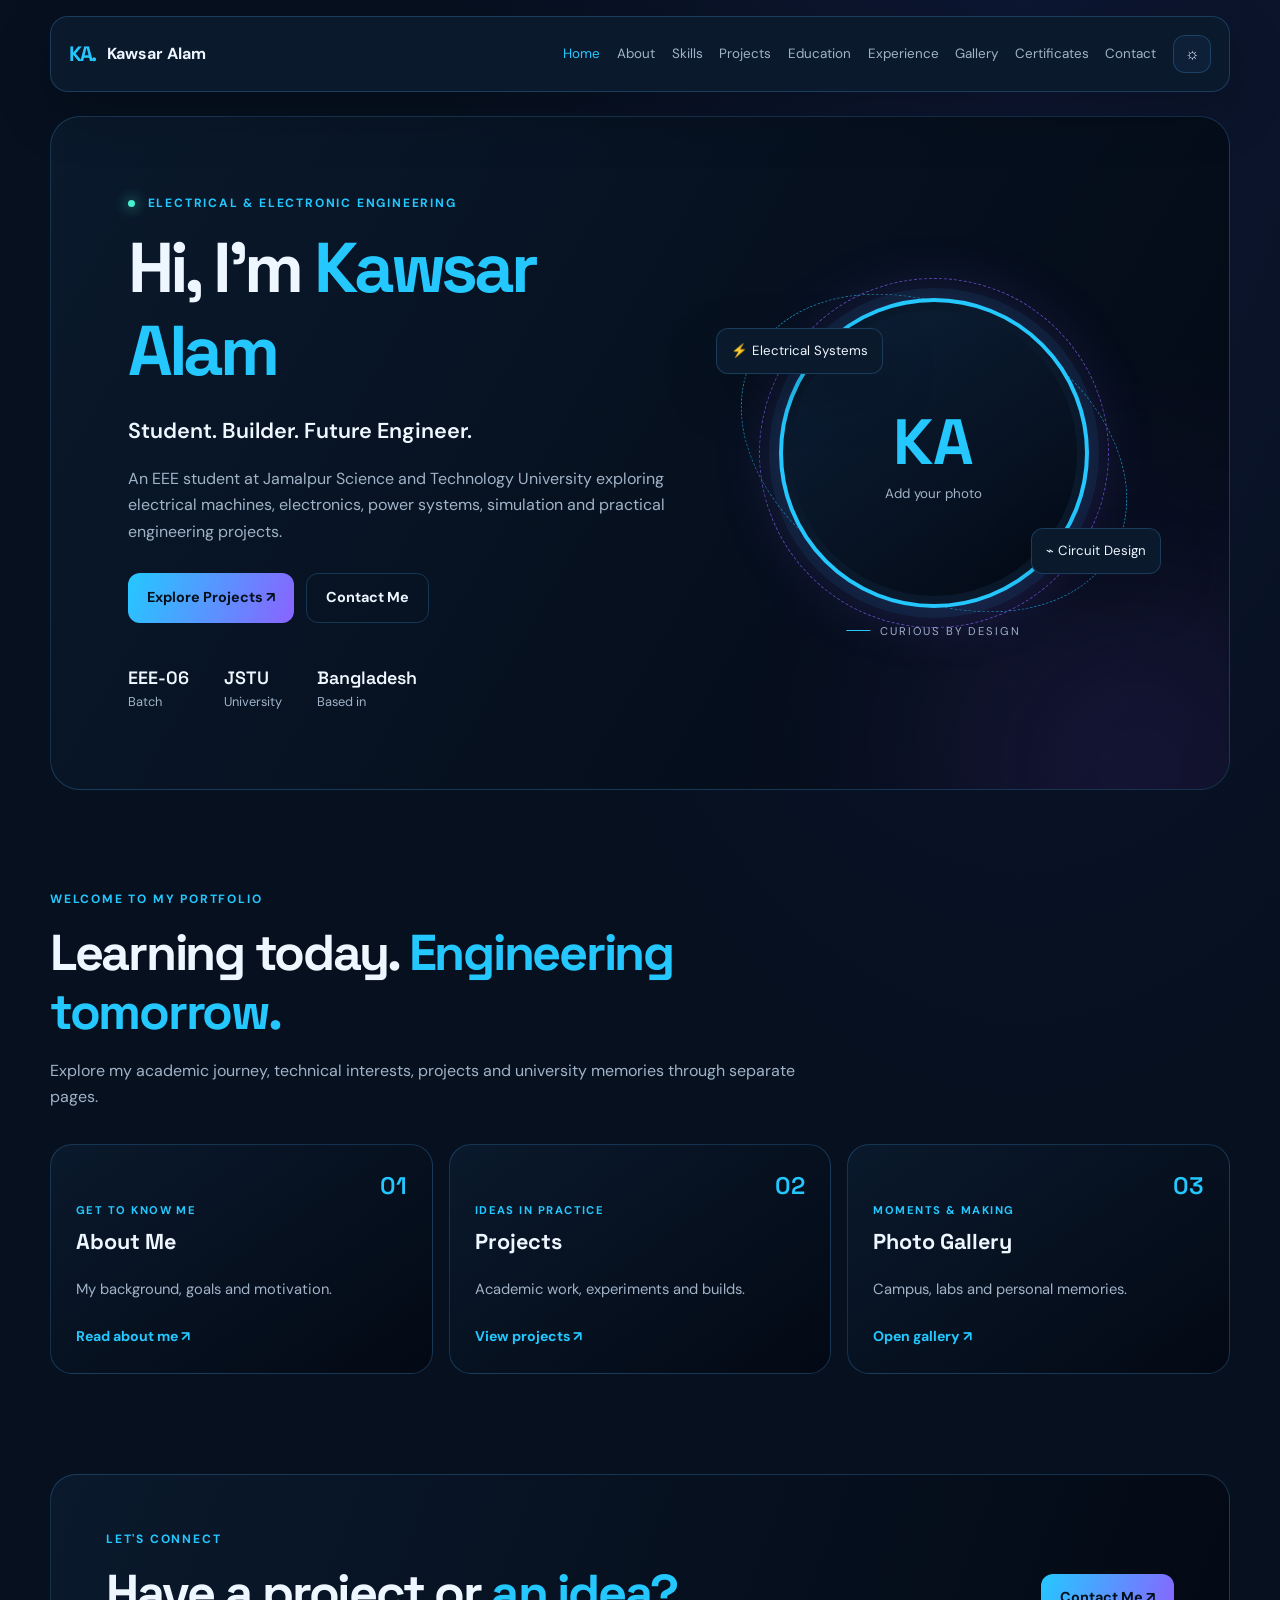
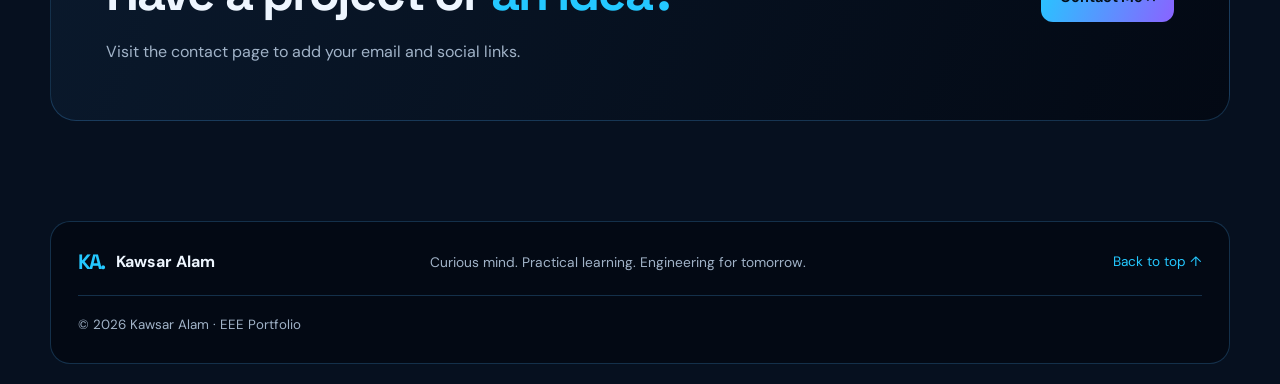
==== index.html @ d55e89c3 "Add files via upload" ====
<!DOCTYPE html>
<html lang="en">
<head>
  <meta charset="UTF-8">
  <meta name="viewport" content="width=device-width, initial-scale=1.0">
  <meta name="description" content="Kawsar Alam — Electrical and Electronic Engineering student portfolio">
  <title>Home | Kawsar Alam</title>
  <link rel="stylesheet" href="style.css">
</head>
<body>
  <!-- NAVIGATION: menu items and links can be edited here on every page -->
  <header class="site-header">
    <a class="brand" href="index.html"><span class="brand-mark">KA.</span><span>Kawsar Alam</span></a>
    <button class="menu-toggle" id="menu-toggle" aria-label="Open navigation" aria-expanded="false"><span></span><span></span><span></span></button>
    <nav class="nav-links" id="nav-links">
        <a href="index.html" class="active">Home</a>
        <a href="about.html" class="">About</a>
        <a href="skills.html" class="">Skills</a>
        <a href="projects.html" class="">Projects</a>
        <a href="education.html" class="">Education</a>
        <a href="experience.html" class="">Experience</a>
        <a href="gallery.html" class="">Gallery</a>
        <a href="certificates.html" class="">Certificates</a>
        <a href="contact.html" class="">Contact</a>
      <button class="theme-toggle" id="theme-toggle" type="button" aria-label="Switch color theme">☼</button>
    </nav>
  </header>
  <main>

    <!-- HOME PAGE: keep the main-page structure here; edit your intro and profile photo -->
    <section class="hero section-wrap" id="top">
      <div class="hero-copy">
        <p class="eyebrow"><span class="pulse-dot"></span> ELECTRICAL & ELECTRONIC ENGINEERING</p>
        <h1>Hi, I'm <span>Kawsar Alam</span></h1>
        <p class="hero-subtitle">Student. Builder. Future Engineer.</p>
        <p class="hero-description">An EEE student at Jamalpur Science and Technology University exploring electrical machines, electronics, power systems, simulation and practical engineering projects.</p>
        <div class="hero-actions"><a class="button button-primary" href="projects.html">Explore Projects ↗</a><a class="button button-outline" href="contact.html">Contact Me</a></div>
        <div class="hero-facts"><div><strong>EEE-06</strong><span>Batch</span></div><div><strong>JSTU</strong><span>University</span></div><div><strong>Bangladesh</strong><span>Based in</span></div></div>
      </div>
      <div class="hero-visual">
        <div class="hero-orbit orbit-one"></div><div class="hero-orbit orbit-two"></div>
        <div class="hero-photo-frame">
          <img src="assets/images/profile/profile.jpg" alt="Kawsar Alam profile photo" onerror="this.style.display='none'; this.parentElement.classList.add('photo-placeholder');">
          <div class="photo-fallback"><span>KA</span><small>Add your photo</small></div>
        </div>
        <div class="floating-chip chip-top">⚡ Electrical Systems</div><div class="floating-chip chip-bottom">⌁ Circuit Design</div>
        <div class="visual-caption"><span class="caption-line"></span> CURIOUS BY DESIGN</div>
      </div>
    </section>
    <section class="section section-wrap">
      <div class="section-heading"><p class="eyebrow">WELCOME TO MY PORTFOLIO</p><h2>Learning today. <span>Engineering tomorrow.</span></h2><p>Explore my academic journey, technical interests, projects and university memories through separate pages.</p></div>
      <div class="intro-grid">
        <a class="info-card" href="about.html"><span class="card-number">01</span><span class="card-kicker">GET TO KNOW ME</span><h3>About Me</h3><p>My background, goals and motivation.</p><span class="card-link">Read about me ↗</span></a>
        <a class="info-card" href="projects.html"><span class="card-number">02</span><span class="card-kicker">IDEAS IN PRACTICE</span><h3>Projects</h3><p>Academic work, experiments and builds.</p><span class="card-link">View projects ↗</span></a>
        <a class="info-card" href="gallery.html"><span class="card-number">03</span><span class="card-kicker">MOMENTS & MAKING</span><h3>Photo Gallery</h3><p>Campus, labs and personal memories.</p><span class="card-link">Open gallery ↗</span></a>
      </div>
    </section>
    <section class="section section-wrap">
      <div class="extra-banner"><div><p class="eyebrow">LET'S CONNECT</p><h2>Have a project or <span>an idea?</span></h2><p>Visit the contact page to add your email and social links.</p></div><a class="button button-primary" href="contact.html">Contact Me ↗</a></div>
    </section>

  </main>
  <footer class="site-footer">
    <a class="brand" href="index.html"><span class="brand-mark">KA.</span><span>Kawsar Alam</span></a>
    <p>Curious mind. Practical learning. Engineering for tomorrow.</p>
    <a href="#top" class="back-top">Back to top ↑</a>
    <small>© <span id="year"></span> Kawsar Alam · EEE Portfolio</small>
  </footer>
  <div class="lightbox" id="lightbox" aria-hidden="true">
    <button class="lightbox-close" id="lightbox-close" aria-label="Close image preview">×</button>
    <img id="lightbox-image" src="" alt="Expanded gallery image">
  </div>
  <script src="script.js"></script>
</body>
</html>
---- style.css ----
/* KAWSAR ALAM MULTI-PAGE PORTFOLIO
   EDIT COLORS in :root below. Shared design styles every HTML page.
   Edit text and sections inside each individual HTML file. */

@import url('https://fonts.googleapis.com/css2?family=DM+Sans:wght@400;500;600;700&family=Space+Grotesk:wght@400;500;600;700&display=swap');

:root {
  --bg: #06101f;
  --bg-deep: #030914;
  --panel: #0a192c;
  --panel-light: #0d2038;
  --text: #eef6ff;
  --muted: #a1b3c8;
  --primary: #24c8ff;
  --secondary: #8a63ff;
  --accent: #46f0d0;
  --border: rgba(77,176,255,.23);
  --shadow: 0 20px 55px rgba(0,0,0,.22);
  --radius: 22px;
  --max-width: 1180px;
}
body.light-mode {
  --bg: #f3f7fc; --bg-deep: #e9f1fb; --panel: #fff; --panel-light: #edf5ff;
  --text: #13243b; --muted: #53657c; --primary: #007cb8; --secondary: #6c4be8;
  --accent: #008c7b; --border: rgba(20,95,150,.18); --shadow: 0 18px 45px rgba(30,55,90,.09);
}
* { box-sizing: border-box; }
html { scroll-behavior: smooth; scroll-padding-top: 100px; }
body { margin: 0; color: var(--text); background: radial-gradient(ellipse at 80% 0%,rgba(69,70,190,.12),transparent 36rem),var(--bg); font: 16px/1.65 'DM Sans',sans-serif; transition: background .25s,color .25s; }
img { display:block; width:100%; }
a { color:inherit; text-decoration:none; }
button { font:inherit; }
::selection { color:#03101d; background:var(--primary); }
.site-header { width:min(var(--max-width),calc(100% - 40px)); min-height:76px; margin:16px auto 0; padding:12px 18px; display:flex; align-items:center; justify-content:space-between; gap:24px; border:1px solid var(--border); border-radius:18px; background:var(--panel); position:sticky; top:10px; z-index:50; box-shadow:var(--shadow); }
.brand { display:inline-flex; align-items:center; gap:12px; font-weight:700; white-space:nowrap; }
.brand-mark { font:700 1.3rem 'Space Grotesk',sans-serif; letter-spacing:-2px; color:var(--primary); }
.nav-links { display:flex; align-items:center; gap:clamp(8px,1.3vw,18px); }
.nav-links>a { color:var(--muted); font-size:.84rem; transition:color .2s; }
.nav-links>a:hover,.nav-links>a.active { color:var(--primary); }
.theme-toggle,.menu-toggle { border:1px solid var(--border); color:var(--text); background:var(--panel-light); border-radius:12px; width:38px; height:38px; cursor:pointer; }
.menu-toggle { display:none; padding:9px; }
.menu-toggle span { display:block; height:2px; margin:4px 0; background:var(--text); }
.section-wrap { width:min(var(--max-width),calc(100% - 40px)); margin-inline:auto; }
.hero { min-height:590px; margin-top:24px; padding:clamp(30px,6vw,78px); display:grid; grid-template-columns:1.12fr .88fr; align-items:center; gap:32px; border:1px solid var(--border); border-radius:30px; background:linear-gradient(120deg,var(--panel),var(--bg-deep)); overflow:hidden; position:relative; }
.hero::before { content:""; position:absolute; width:400px; height:400px; right:-110px; bottom:-180px; border-radius:50%; background:var(--secondary); filter:blur(130px); opacity:.17; }
.hero-copy,.hero-visual { position:relative; z-index:1; }
.eyebrow { margin:0 0 13px; color:var(--primary); font-size:.75rem; font-weight:700; letter-spacing:.15em; }
.pulse-dot { display:inline-block; width:7px; height:7px; margin-right:8px; border-radius:50%; background:var(--accent); box-shadow:0 0 14px var(--accent); }
h1,h2,h3 { font-family:'Space Grotesk',sans-serif; line-height:1.18; }
h1 span,h2 span,h3 span { color:var(--primary); }
h1 { max-width:750px; margin:0 0 16px; font-size:clamp(2.8rem,5.5vw,5.1rem); letter-spacing:-.06em; }
h2 { margin:0 0 15px; font-size:clamp(2rem,4vw,3.15rem); letter-spacing:-.045em; }
h3 { margin-top:0; }
.hero-subtitle { margin-bottom:15px; font-size:1.35rem; font-weight:600; }
.hero-description { max-width:580px; color:var(--muted); }
.hero-actions { display:flex; flex-wrap:wrap; gap:12px; margin-top:28px; }
.button { display:inline-flex; align-items:center; justify-content:center; gap:10px; padding:12px 19px; border-radius:12px; font-weight:700; font-size:.9rem; transition:transform .2s,box-shadow .2s; }
.button:hover { transform:translateY(-3px); box-shadow:0 12px 28px rgba(0,0,0,.18); }
.button-primary { color:#03101b; background:linear-gradient(110deg,var(--primary),var(--secondary)); }
.button-outline { border:1px solid var(--border); background:transparent; }
.hero-facts { display:flex; flex-wrap:wrap; gap:35px; margin-top:43px; }
.hero-facts div { display:grid; gap:2px; }
.hero-facts strong { font:600 1.12rem 'Space Grotesk',sans-serif; }
.hero-facts span { color:var(--muted); font-size:.8rem; }
.hero-visual { min-height:390px; display:grid; place-items:center; }
.hero-photo-frame { width:min(310px,70vw); aspect-ratio:1; border:4px solid var(--primary); border-radius:50%; padding:8px; background:var(--panel); box-shadow:0 0 0 10px rgba(36,200,255,.07),0 0 65px rgba(138,99,255,.22); position:relative; z-index:2; overflow:hidden; }
.hero-photo-frame img,.about-photo img { width:100%; height:100%; object-fit:cover; border-radius:inherit; }
.photo-fallback { position:absolute; inset:8px; display:flex; flex-direction:column; justify-content:center; align-items:center; border-radius:inherit; background:linear-gradient(145deg,var(--panel-light),var(--bg-deep)); color:var(--primary); }
.photo-fallback span { font:700 4rem 'Space Grotesk',sans-serif; }
.photo-fallback small { color:var(--muted); }
.hero-photo-frame:not(.photo-placeholder) .photo-fallback,.about-photo:not(.photo-placeholder) .photo-fallback { display:none; }
.hero-orbit { position:absolute; width:350px; aspect-ratio:1; border:1px dashed var(--secondary); border-radius:50%; opacity:.65; }
.orbit-two { width:410px; border-color:var(--primary); transform:rotate(28deg) scaleY(.7); }
.floating-chip { position:absolute; z-index:3; padding:11px 14px; border:1px solid var(--border); border-radius:12px; background:var(--panel); box-shadow:var(--shadow); font-size:.83rem; }
.chip-top { top:18%; left:0; }.chip-bottom { right:-2%; bottom:19%; }
.visual-caption { position:absolute; bottom:2%; left:50%; display:flex; align-items:center; gap:10px; transform:translateX(-50%); color:var(--muted); font-size:.7rem; letter-spacing:.18em; white-space:nowrap; }
.caption-line { width:24px; height:1px; background:var(--primary); }
.section { padding-top:100px; padding-bottom:0; }
.section-heading { max-width:760px; margin-bottom:34px; }
.section-heading>p:last-child,.section-heading-row>p { color:var(--muted); }
.section-heading-row { max-width:none; display:flex; justify-content:space-between; align-items:end; gap:35px; }
.section-heading-row>p { max-width:380px; }
.intro-grid { display:grid; grid-template-columns:repeat(3,1fr); gap:16px; }
.info-card,.skill-item,.project-card,.contact-card,.experience-panel,.education-note,.how-to-card { border:1px solid var(--border); border-radius:var(--radius); background:linear-gradient(145deg,var(--panel),var(--bg-deep)); }
.info-card { min-height:230px; padding:25px; display:flex; flex-direction:column; align-items:flex-start; transition:transform .2s,border-color .2s; }
.info-card:hover,.project-card:hover { transform:translateY(-5px); border-color:var(--primary); }
.card-number { align-self:flex-end; color:var(--primary); font:600 1.5rem 'Space Grotesk',sans-serif; }
.card-kicker { margin-bottom:9px; color:var(--primary); font-size:.7rem; font-weight:700; letter-spacing:.13em; }
.info-card h3,.project-card h3 { margin-bottom:8px; font-size:1.35rem; }
.info-card p,.project-card p,.about-copy p,.experience-panel p,.education-note p { color:var(--muted); font-size:.92rem; }
.card-link,.text-link { margin-top:auto; color:var(--primary); font-size:.88rem; font-weight:700; }
.extra-banner { display:flex; justify-content:space-between; align-items:center; gap:30px; padding:clamp(25px,5vw,55px); border:1px solid var(--border); border-radius:26px; background:linear-gradient(110deg,var(--panel),var(--bg-deep)); }
.extra-banner p:last-child { margin-bottom:0; color:var(--muted); }
.extra-banner .button { flex-shrink:0; }
.page-hero { margin-top:35px; padding:clamp(35px,6vw,75px); border:1px solid var(--border); border-radius:28px; background:linear-gradient(120deg,var(--panel),var(--bg-deep)); }
.page-hero h1 { font-size:clamp(2.8rem,6vw,4.8rem); }
.page-hero>p:last-child { max-width:700px; margin-bottom:0; color:var(--muted); font-size:1.05rem; }
.about-layout { display:grid; grid-template-columns:.7fr 1.3fr; align-items:center; gap:55px; }
.about-photo { width:min(100%,360px); aspect-ratio:4/5; position:relative; overflow:hidden; border:2px solid var(--primary); border-radius:25px; background:var(--panel); box-shadow:var(--shadow); }
.about-photo .photo-fallback { border-radius:20px; }
.about-copy h2 { font-size:clamp(2rem,4vw,3rem); }
.about-copy h3 { margin-top:25px; }
.nice-list { padding-left:22px; color:var(--muted); }
.nice-list li { margin:8px 0; }
.skills-grid { display:grid; grid-template-columns:repeat(3,1fr); gap:15px; }
.skill-item { padding:22px; }
.skill-icon { width:42px; height:42px; display:grid; place-items:center; margin-bottom:18px; border-radius:12px; background:var(--panel-light); color:var(--primary); font-size:1.45rem; }
.skill-item h3 { margin-bottom:7px; font-size:1.1rem; }
.skill-item p { min-height:44px; margin-bottom:18px; color:var(--muted); font-size:.85rem; }
.skill-track { height:5px; border-radius:20px; background:var(--bg-deep); overflow:hidden; }
.skill-track span { display:block; height:100%; border-radius:inherit; background:linear-gradient(90deg,var(--primary),var(--secondary)); }
.small-note { margin-top:18px; color:var(--muted); font-size:.82rem; }
code { padding:2px 5px; border-radius:5px; background:var(--panel-light); color:var(--primary); }
.projects-grid { display:grid; grid-template-columns:repeat(3,1fr); gap:18px; }
.project-card { overflow:hidden; transition:transform .2s,border-color .2s; }
.project-image { display:block; height:220px; position:relative; overflow:hidden; background:var(--panel-light); }
.project-image img { height:100%; object-fit:cover; transition:transform .4s; }
.project-card:hover .project-image img { transform:scale(1.05); }
.image-open { position:absolute; top:12px; right:12px; width:34px; height:34px; display:grid; place-items:center; border-radius:10px; color:white; background:rgba(0,0,0,.5); }
.project-content { padding:22px; }
.project-content>p:not(.card-kicker) { min-height:70px; }
.tag-row { display:flex; flex-wrap:wrap; gap:7px; }
.tag-row span,.timeline-tag { padding:5px 9px; border:1px solid var(--border); border-radius:7px; color:var(--muted); font-size:.75rem; }
.timeline { max-width:800px; margin-left:8px; padding-left:25px; border-left:1px solid var(--border); }
.timeline-item { position:relative; padding:0 0 34px; }
.timeline-dot { position:absolute; top:4px; left:-31px; width:11px; height:11px; border:2px solid var(--primary); border-radius:50%; background:var(--bg); box-shadow:0 0 0 5px rgba(36,200,255,.08); }
.timeline-date { margin-bottom:7px; color:var(--primary)!important; font-size:.7rem!important; font-weight:700; letter-spacing:.12em; }
.timeline-item h3 { margin-bottom:7px; font-size:1.1rem; }
.timeline-item p:not(.timeline-date) { margin-bottom:9px; color:var(--muted); font-size:.9rem; }
.education-layout { display:grid; grid-template-columns:1.1fr .9fr; align-items:start; gap:45px; }
.education-note { padding:28px; }
.education-note h2 { font-size:2rem; }
.experience-list { display:grid; grid-template-columns:repeat(2,1fr); gap:15px; }
.experience-panel { display:flex; gap:17px; padding:22px; margin:0; }
.experience-icon { flex:0 0 43px; width:43px; height:43px; display:grid; place-items:center; border-radius:12px; background:var(--panel-light); color:var(--primary); font-size:1.4rem; }
.experience-panel h3 { margin-bottom:8px; font-size:1.1rem; }
.experience-panel p:last-child { margin-bottom:0; }
.gallery-category { margin-top:44px; }
.gallery-title { display:flex; align-items:end; justify-content:space-between; gap:20px; margin-bottom:18px; }
.gallery-title .eyebrow { margin-bottom:5px; font-size:.68rem; }
.gallery-title h2 { margin:0; font-size:1.65rem; }
.collection-count { color:var(--muted); font-size:.75rem; letter-spacing:.12em; }
.gallery-grid { display:grid; grid-template-columns:repeat(4,1fr); gap:13px; }
.gallery-grid-wide { grid-template-columns:repeat(3,1fr); }
.gallery-item { min-width:0; height:220px; padding:0; position:relative; border:1px solid var(--border); border-radius:15px; background:var(--panel); overflow:hidden; cursor:zoom-in; text-align:left; }
.gallery-item img { height:100%; object-fit:cover; transition:transform .4s,filter .3s; }
.gallery-item::after { content:""; position:absolute; inset:35% 0 0; background:linear-gradient(transparent,rgba(2,8,18,.88)); }
.gallery-item span { position:absolute; z-index:1; left:14px; bottom:12px; color:#fff; font-size:.85rem; font-weight:700; }
.gallery-item:hover img { transform:scale(1.07); filter:saturate(1.15); }
.certificate-item { height:210px; }
.how-to-card { margin-top:25px; padding:25px; }
.how-to-card p:last-child { margin-bottom:0; color:var(--muted); }
.contact-section { display:grid; grid-template-columns:1.1fr .9fr; gap:50px; align-items:center; padding-bottom:100px; }
.contact-copy>p:last-child { max-width:500px; color:var(--muted); }
.contact-card { padding:28px; }
.contact-card>a:not(.button) { display:flex; gap:12px; align-items:center; margin:0 0 19px; color:var(--primary); }
.contact-card span { color:var(--text); overflow-wrap:anywhere; }
.contact-button { margin-top:7px; }
.contact-mini { display:flex; gap:14px; align-items:center; margin-top:20px; }
.contact-mini>span { color:var(--primary); font-size:1.6rem; }
.contact-mini strong { display:block; }.contact-mini p { margin:0; color:var(--muted); font-size:.9rem; }
.site-footer { width:min(var(--max-width),calc(100% - 40px)); margin:100px auto 20px; padding:27px; display:grid; grid-template-columns:1fr 2fr auto; align-items:center; gap:20px; border:1px solid var(--border); border-radius:20px; background:var(--bg-deep); }
.site-footer p { margin:0; color:var(--muted); font-size:.86rem; }.back-top { color:var(--primary); font-size:.85rem; }
.site-footer small { grid-column:1/-1; padding-top:18px; border-top:1px solid var(--border); color:var(--muted); }
.lightbox { position:fixed; inset:0; z-index:100; display:none; align-items:center; justify-content:center; padding:30px; background:rgba(1,5,12,.92); }
.lightbox.is-open { display:flex; }.lightbox img { max-width:min(100%,1100px); max-height:85vh; width:auto; border-radius:12px; object-fit:contain; }
.lightbox-close { position:absolute; top:20px; right:25px; width:45px; height:45px; border:1px solid rgba(255,255,255,.3); border-radius:50%; color:white; background:rgba(255,255,255,.08); font-size:2rem; cursor:pointer; }
@keyframes rise-in { from { opacity:0; transform:translateY(14px); } to { opacity:1; transform:translateY(0); } }
.hero-copy,.hero-visual { animation:rise-in .7s ease both; }.hero-visual { animation-delay:.12s; }
@media (prefers-reduced-motion:reduce) { *,*::before,*::after { scroll-behavior:auto!important; animation-duration:.01ms!important; transition-duration:.01ms!important; } }
@media (max-width:1050px) { .nav-links { gap:9px; }.nav-links>a { font-size:.77rem; } }
@media (max-width:900px) { .site-header { position:sticky; }.nav-links { gap:8px; }.hero { padding:35px; }.hero-photo-frame { width:250px; }.hero-orbit { width:290px; }.orbit-two { width:340px; } }
@media (max-width:760px) {
  .site-header { width:calc(100% - 24px); margin-top:10px; padding:10px 13px; }.menu-toggle { display:block; }
  .nav-links { position:absolute; top:calc(100% + 9px); left:0; right:0; display:none; align-items:stretch; flex-direction:column; gap:0; padding:10px; border:1px solid var(--border); border-radius:16px; background:var(--panel); box-shadow:var(--shadow); }
  .nav-links.is-open { display:flex; }.nav-links>a { padding:10px 12px; font-size:.94rem; }.theme-toggle { margin:8px 10px; }
  .section-wrap { width:calc(100% - 28px); }.hero { grid-template-columns:1fr; gap:10px; padding:30px 24px 40px; }.hero-visual { min-height:350px; margin-top:10px; }
  .hero-photo-frame { width:230px; }.hero-orbit { width:275px; }.orbit-two { width:320px; }.chip-top { left:3%; top:12%; }.chip-bottom { right:2%; bottom:15%; }
  .section { padding-top:75px; }.intro-grid,.skills-grid,.projects-grid,.experience-list { grid-template-columns:1fr 1fr; }
  .section-heading-row { align-items:flex-start; flex-direction:column; gap:5px; }.about-layout,.education-layout,.contact-section { grid-template-columns:1fr; gap:28px; }
  .about-photo { width:min(100%,300px); }.gallery-grid,.gallery-grid-wide { grid-template-columns:repeat(2,1fr); }.gallery-item { height:180px; }
  .extra-banner { align-items:flex-start; flex-direction:column; }.site-footer { width:calc(100% - 28px); grid-template-columns:1fr auto; }
  .site-footer p { grid-column:1/-1; grid-row:2; }.site-footer small { grid-column:1/-1; }
}
@media (max-width:480px) {
  h1 { font-size:2.7rem; }.hero { padding:25px 18px 32px; }.hero-visual { min-height:300px; }.hero-photo-frame { width:195px; }
  .hero-orbit { width:230px; }.orbit-two { width:270px; }.floating-chip { padding:8px 10px; font-size:.72rem; }
  .hero-facts { gap:20px; }.intro-grid,.skills-grid,.projects-grid,.experience-list { grid-template-columns:1fr; }
  .gallery-title { align-items:flex-start; flex-direction:column; gap:5px; }.gallery-grid,.gallery-grid-wide { gap:9px; }.gallery-item { height:145px; }.certificate-item { height:130px; }
  .contact-card { padding:20px; }.site-footer { padding:20px; }
}
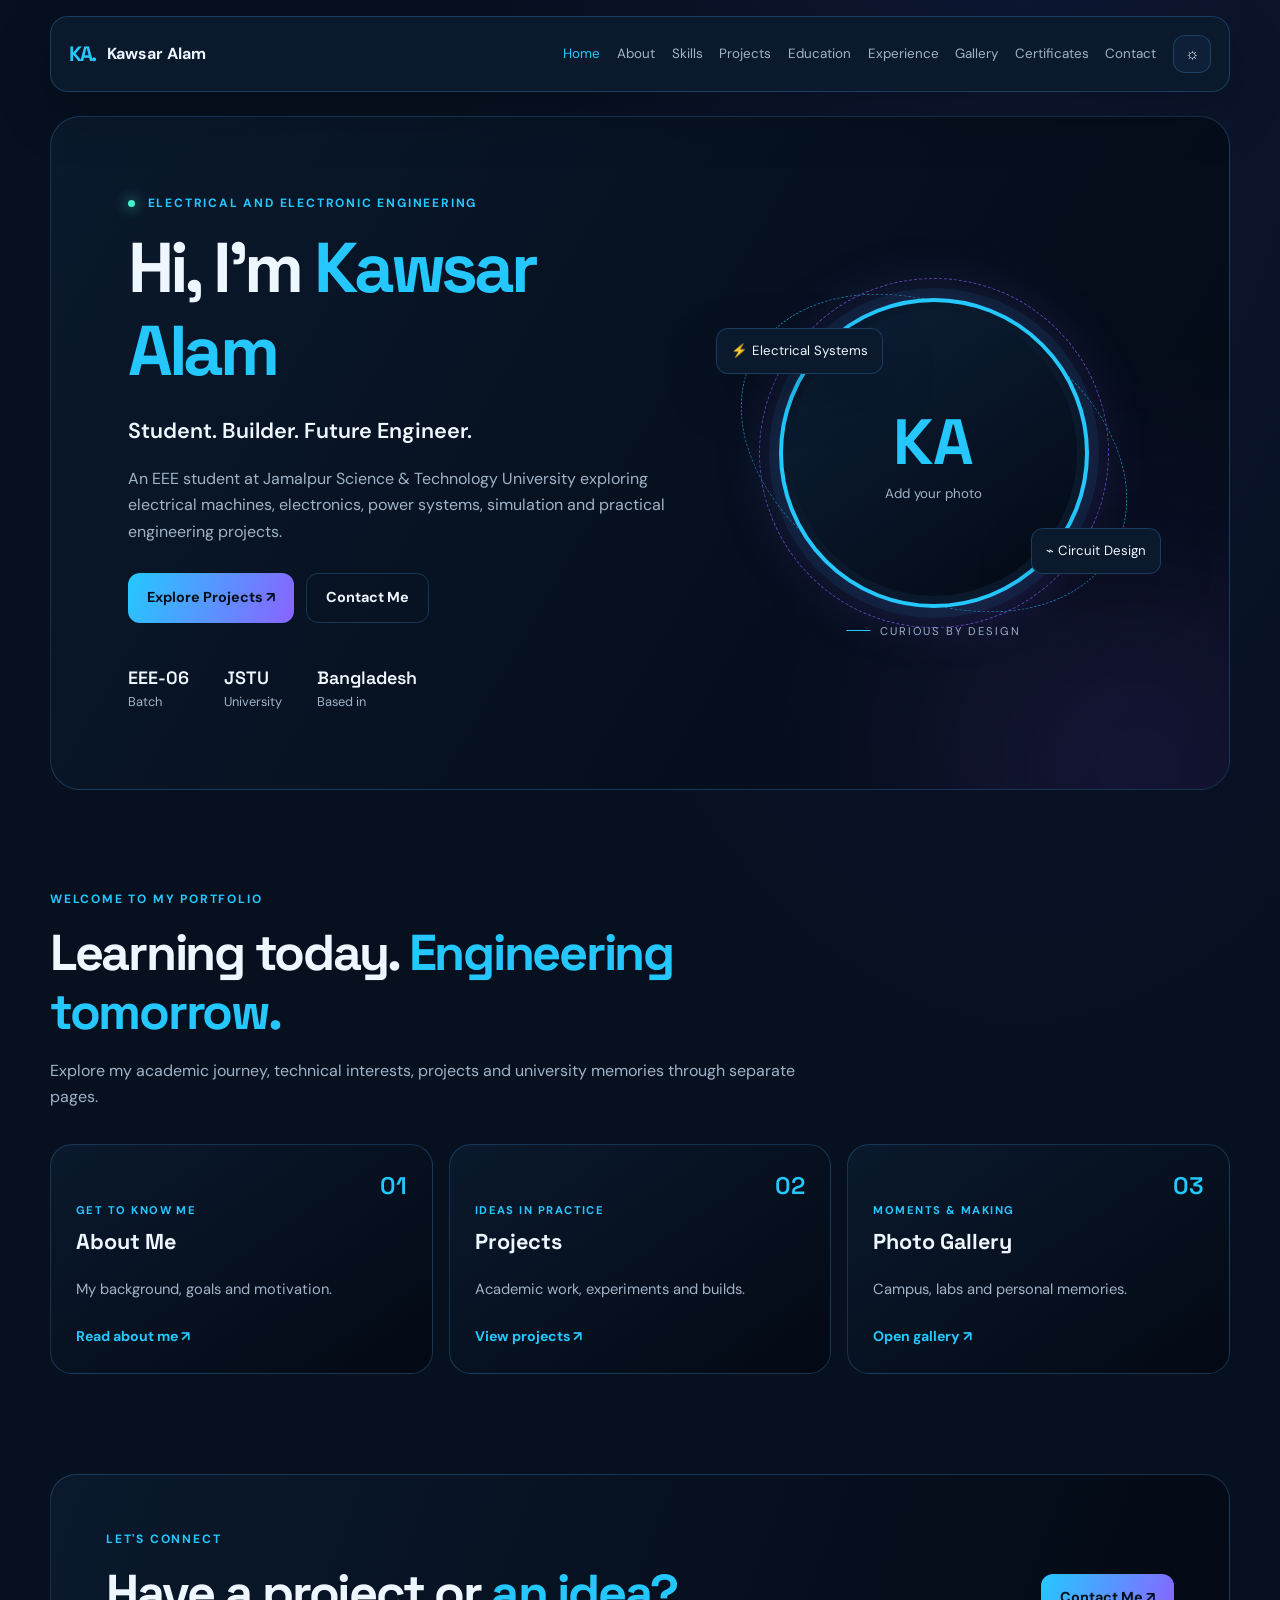
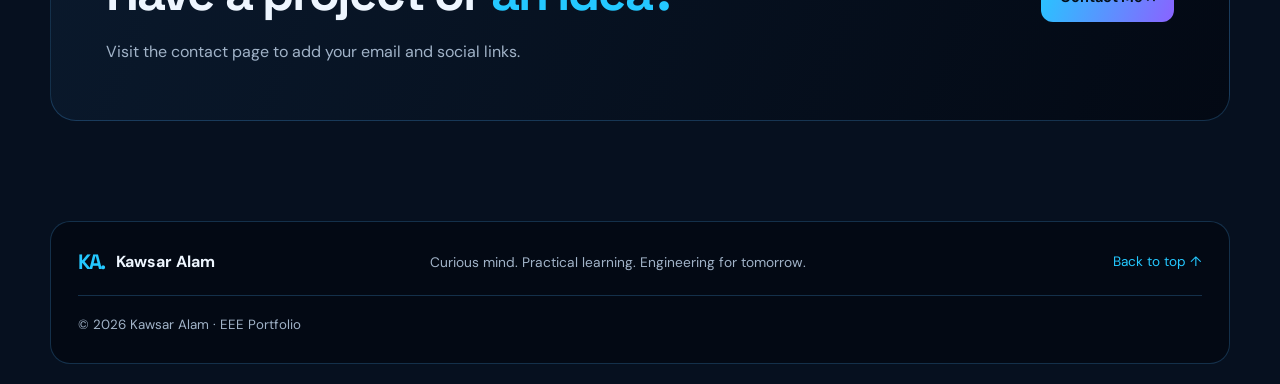
==== commit 0d9a033d: "Update index.html" ====
--- a/index.html
+++ b/index.html
@@ -30,10 +30,10 @@
     <!-- HOME PAGE: keep the main-page structure here; edit your intro and profile photo -->
     <section class="hero section-wrap" id="top">
       <div class="hero-copy">
-        <p class="eyebrow"><span class="pulse-dot"></span> ELECTRICAL & ELECTRONIC ENGINEERING</p>
+        <p class="eyebrow"><span class="pulse-dot"></span> ELECTRICAL AND ELECTRONIC ENGINEERING</p>
         <h1>Hi, I'm <span>Kawsar Alam</span></h1>
         <p class="hero-subtitle">Student. Builder. Future Engineer.</p>
-        <p class="hero-description">An EEE student at Jamalpur Science and Technology University exploring electrical machines, electronics, power systems, simulation and practical engineering projects.</p>
+        <p class="hero-description">An EEE student at Jamalpur Science & Technology University exploring electrical machines, electronics, power systems, simulation and practical engineering projects.</p>
         <div class="hero-actions"><a class="button button-primary" href="projects.html">Explore Projects ↗</a><a class="button button-outline" href="contact.html">Contact Me</a></div>
         <div class="hero-facts"><div><strong>EEE-06</strong><span>Batch</span></div><div><strong>JSTU</strong><span>University</span></div><div><strong>Bangladesh</strong><span>Based in</span></div></div>
       </div>
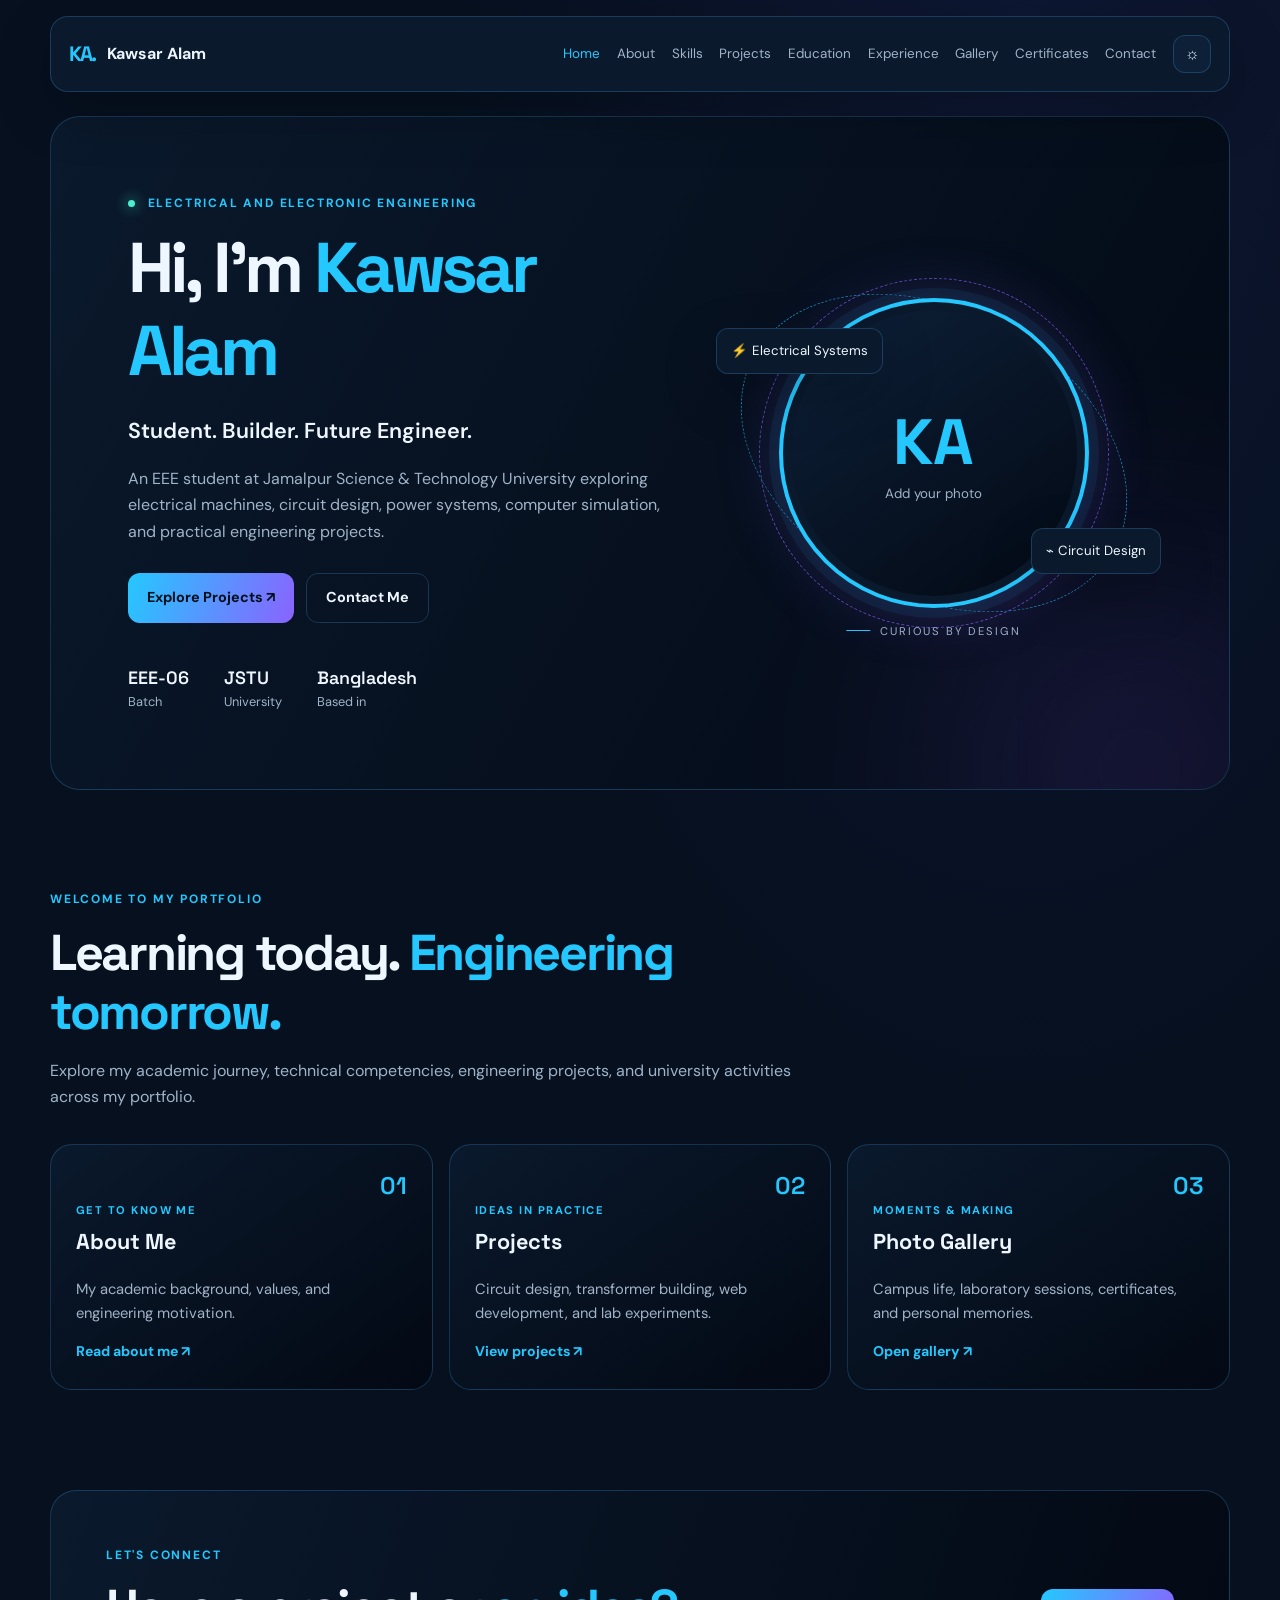
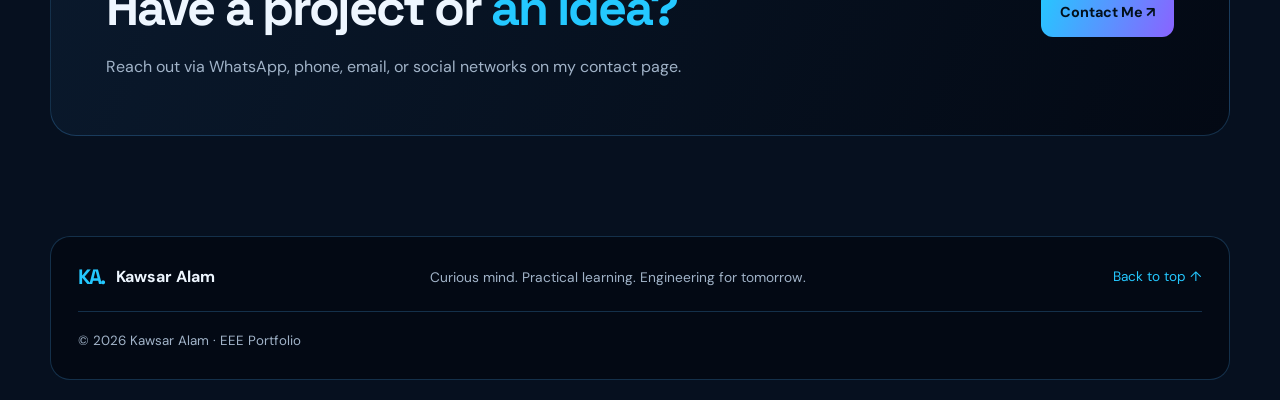
==== commit ea9698be: "Update index.html" ====
--- a/index.html
+++ b/index.html
@@ -33,7 +33,7 @@
         <p class="eyebrow"><span class="pulse-dot"></span> ELECTRICAL AND ELECTRONIC ENGINEERING</p>
         <h1>Hi, I'm <span>Kawsar Alam</span></h1>
         <p class="hero-subtitle">Student. Builder. Future Engineer.</p>
-        <p class="hero-description">An EEE student at Jamalpur Science & Technology University exploring electrical machines, electronics, power systems, simulation and practical engineering projects.</p>
+        <p class="hero-description">An EEE student at Jamalpur Science & Technology University exploring electrical machines, circuit design, power systems, computer simulation, and practical engineering projects.</p>
         <div class="hero-actions"><a class="button button-primary" href="projects.html">Explore Projects ↗</a><a class="button button-outline" href="contact.html">Contact Me</a></div>
         <div class="hero-facts"><div><strong>EEE-06</strong><span>Batch</span></div><div><strong>JSTU</strong><span>University</span></div><div><strong>Bangladesh</strong><span>Based in</span></div></div>
       </div>
@@ -48,15 +48,15 @@
       </div>
     </section>
     <section class="section section-wrap">
-      <div class="section-heading"><p class="eyebrow">WELCOME TO MY PORTFOLIO</p><h2>Learning today. <span>Engineering tomorrow.</span></h2><p>Explore my academic journey, technical interests, projects and university memories through separate pages.</p></div>
+      <div class="section-heading"><p class="eyebrow">WELCOME TO MY PORTFOLIO</p><h2>Learning today. <span>Engineering tomorrow.</span></h2><p>Explore my academic journey, technical competencies, engineering projects, and university activities across my portfolio.</p></div>
       <div class="intro-grid">
-        <a class="info-card" href="about.html"><span class="card-number">01</span><span class="card-kicker">GET TO KNOW ME</span><h3>About Me</h3><p>My background, goals and motivation.</p><span class="card-link">Read about me ↗</span></a>
-        <a class="info-card" href="projects.html"><span class="card-number">02</span><span class="card-kicker">IDEAS IN PRACTICE</span><h3>Projects</h3><p>Academic work, experiments and builds.</p><span class="card-link">View projects ↗</span></a>
-        <a class="info-card" href="gallery.html"><span class="card-number">03</span><span class="card-kicker">MOMENTS & MAKING</span><h3>Photo Gallery</h3><p>Campus, labs and personal memories.</p><span class="card-link">Open gallery ↗</span></a>
+        <a class="info-card" href="about.html"><span class="card-number">01</span><span class="card-kicker">GET TO KNOW ME</span><h3>About Me</h3><p>My academic background, values, and engineering motivation.</p><span class="card-link">Read about me ↗</span></a>
+        <a class="info-card" href="projects.html"><span class="card-number">02</span><span class="card-kicker">IDEAS IN PRACTICE</span><h3>Projects</h3><p>Circuit design, transformer building, web development, and lab experiments.</p><span class="card-link">View projects ↗</span></a>
+        <a class="info-card" href="gallery.html"><span class="card-number">03</span><span class="card-kicker">MOMENTS & MAKING</span><h3>Photo Gallery</h3><p>Campus life, laboratory sessions, certificates, and personal memories.</p><span class="card-link">Open gallery ↗</span></a>
       </div>
     </section>
     <section class="section section-wrap">
-      <div class="extra-banner"><div><p class="eyebrow">LET'S CONNECT</p><h2>Have a project or <span>an idea?</span></h2><p>Visit the contact page to add your email and social links.</p></div><a class="button button-primary" href="contact.html">Contact Me ↗</a></div>
+      <div class="extra-banner"><div><p class="eyebrow">LET'S CONNECT</p><h2>Have a project or <span>an idea?</span></h2><p>Reach out via WhatsApp, phone, email, or social networks on my contact page.</p></div><a class="button button-primary" href="contact.html">Contact Me ↗</a></div>
     </section>
 
   </main>
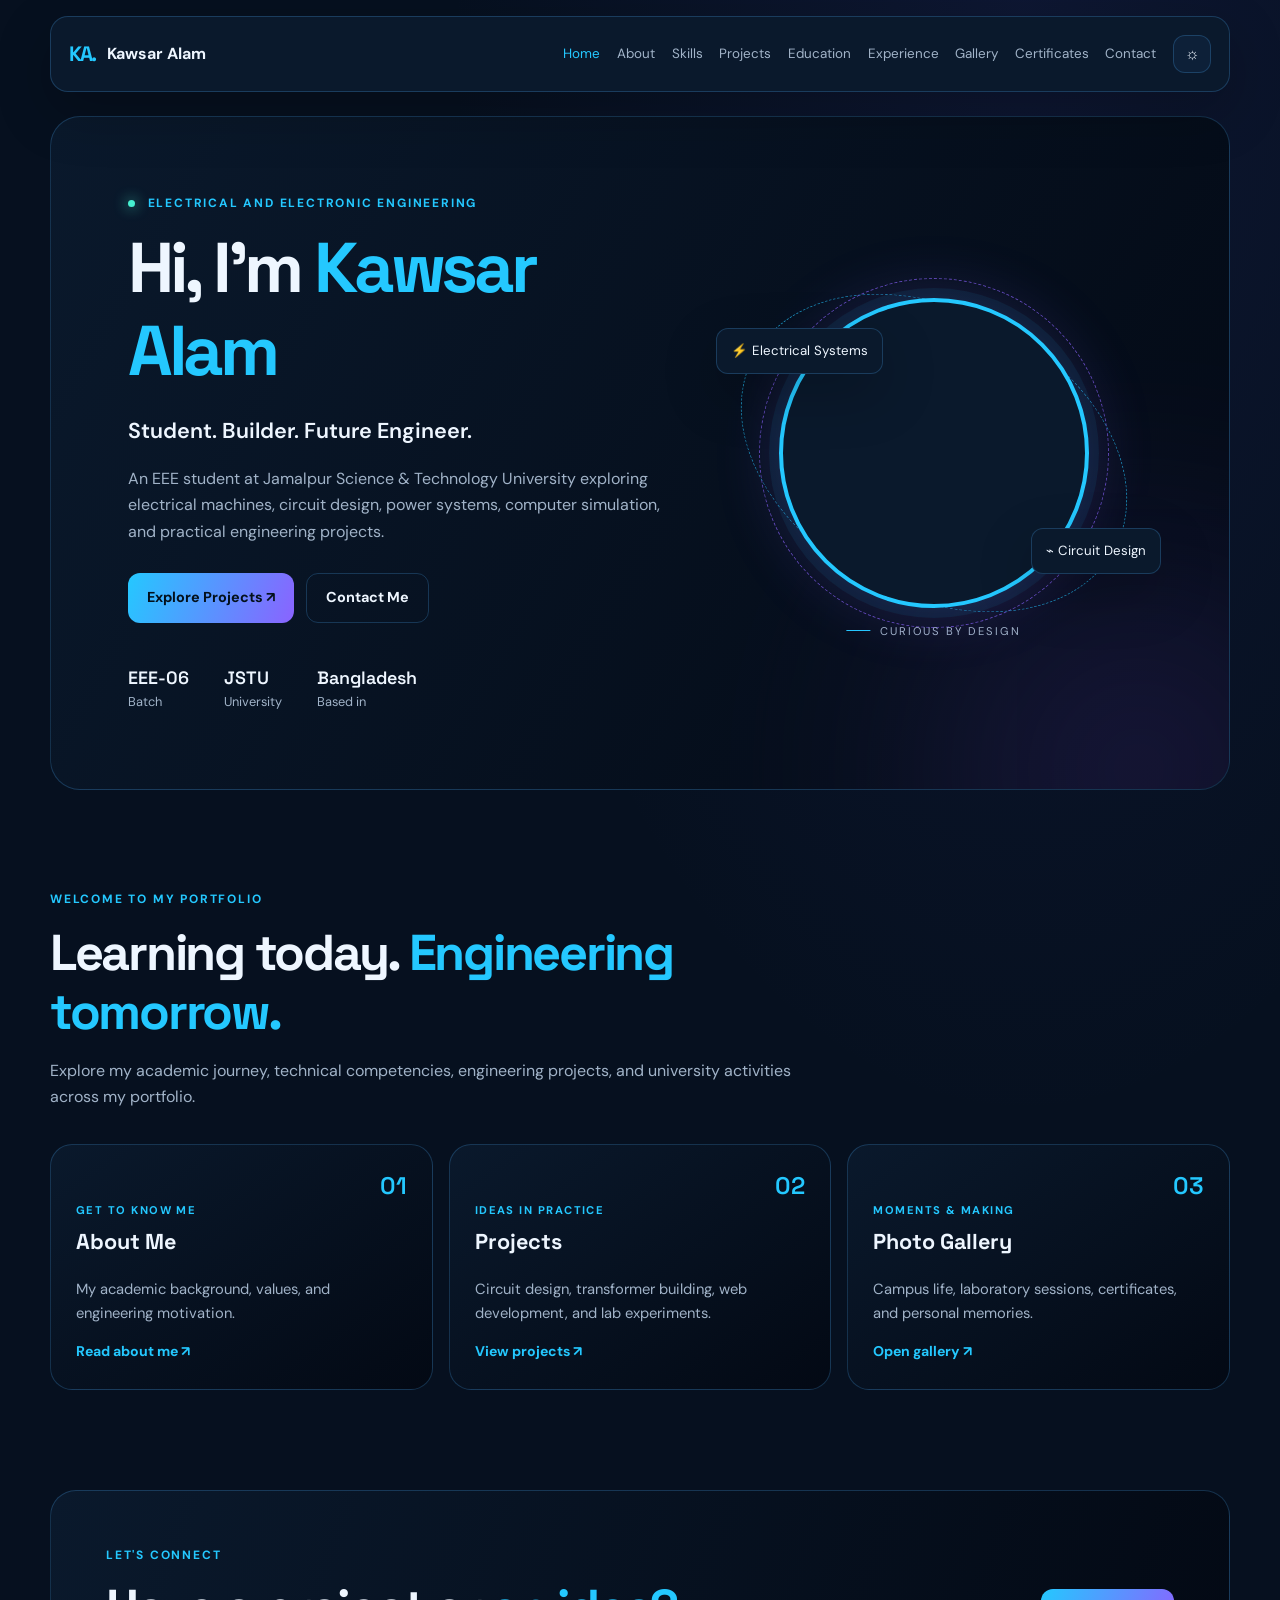
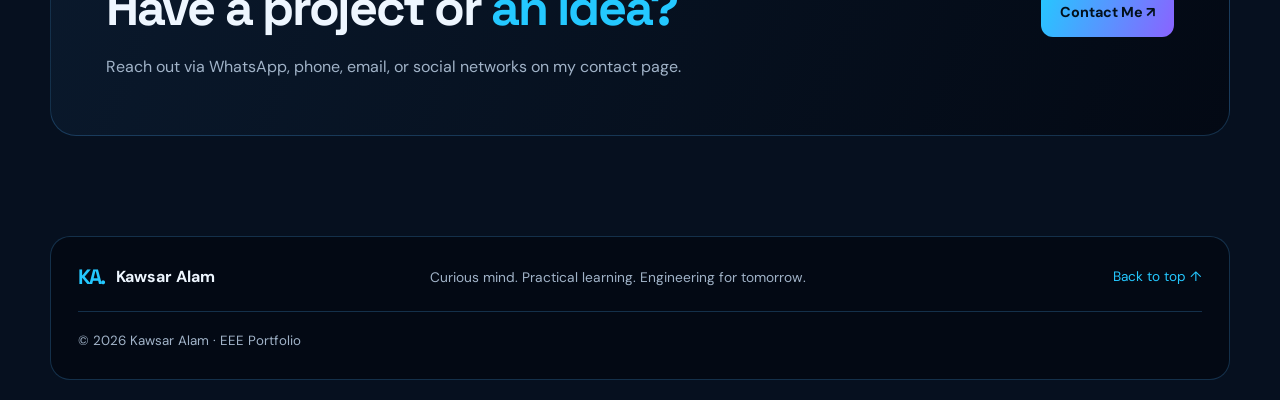
==== commit ff05f35a: "Update index.html" ====
--- a/index.html
+++ b/index.html
@@ -40,8 +40,8 @@
       <div class="hero-visual">
         <div class="hero-orbit orbit-one"></div><div class="hero-orbit orbit-two"></div>
         <div class="hero-photo-frame">
-          <img src="assets/images/profile/profile.jpg" alt="Kawsar Alam profile photo" onerror="this.style.display='none'; this.parentElement.classList.add('photo-placeholder');">
-          <div class="photo-fallback"><span>KA</span><small>Add your photo</small></div>
+          <img src="PIC(2).png" alt="Kawsar Alam profile photo" onerror="this.style.display='none'; this.parentElement.classList.add('photo-placeholder');">
+          
         </div>
         <div class="floating-chip chip-top">⚡ Electrical Systems</div><div class="floating-chip chip-bottom">⌁ Circuit Design</div>
         <div class="visual-caption"><span class="caption-line"></span> CURIOUS BY DESIGN</div>
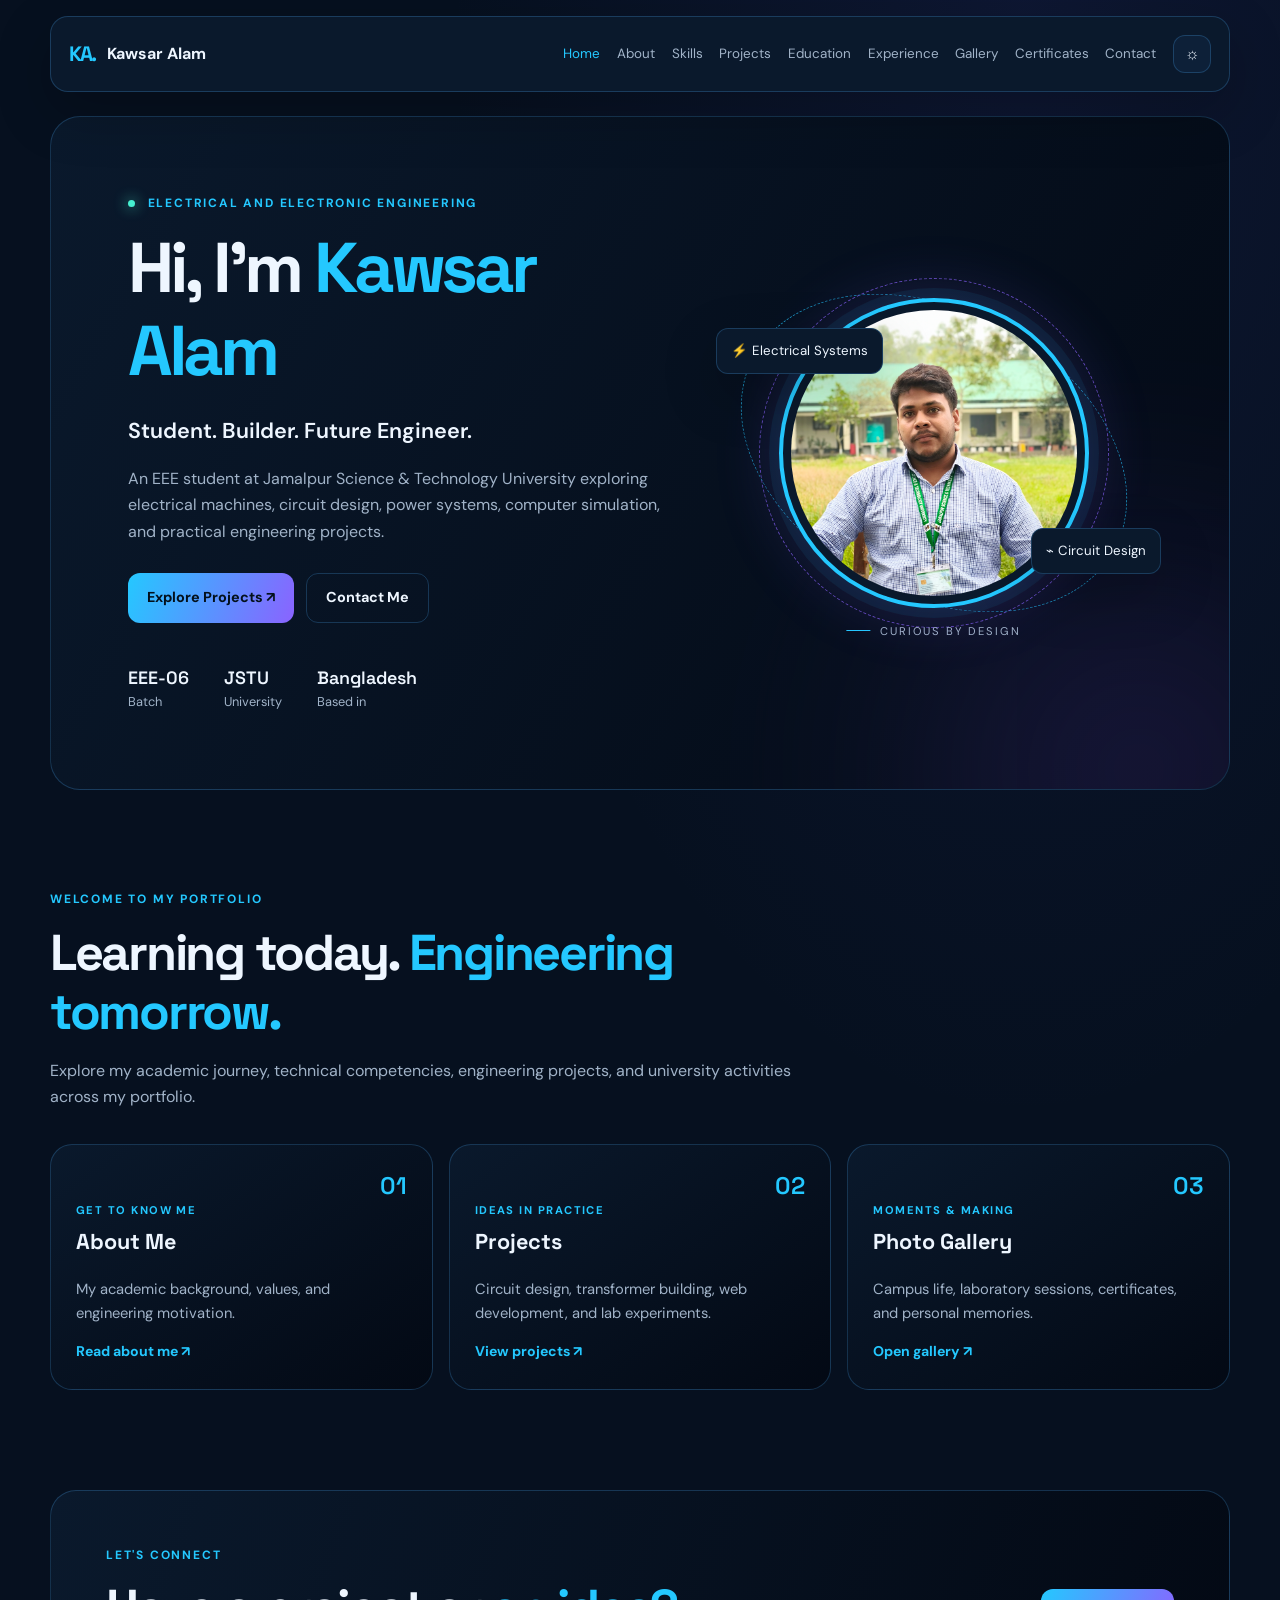
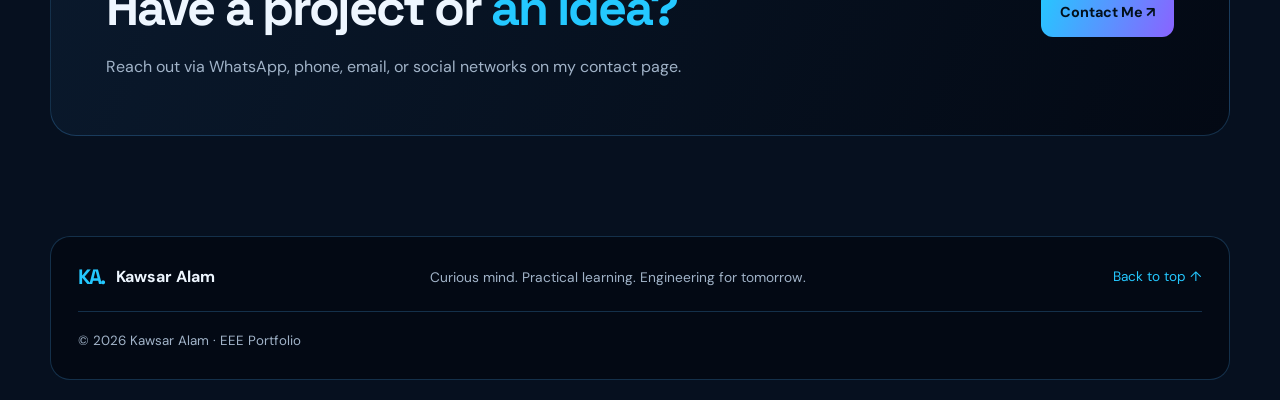
==== commit 39bae979: "NEW PORTOFOLIO" ====
--- a/index.html
+++ b/index.html
@@ -40,7 +40,7 @@
       <div class="hero-visual">
         <div class="hero-orbit orbit-one"></div><div class="hero-orbit orbit-two"></div>
         <div class="hero-photo-frame">
-          <img src="PIC(2).png" alt="Kawsar Alam profile photo" onerror="this.style.display='none'; this.parentElement.classList.add('photo-placeholder');">
+          <img src="assets/PIC (2).png" alt="Kawsar Alam profile photo" onerror="this.style.display='none'; this.parentElement.classList.add('photo-placeholder');">
           
         </div>
         <div class="floating-chip chip-top">⚡ Electrical Systems</div><div class="floating-chip chip-bottom">⌁ Circuit Design</div>
